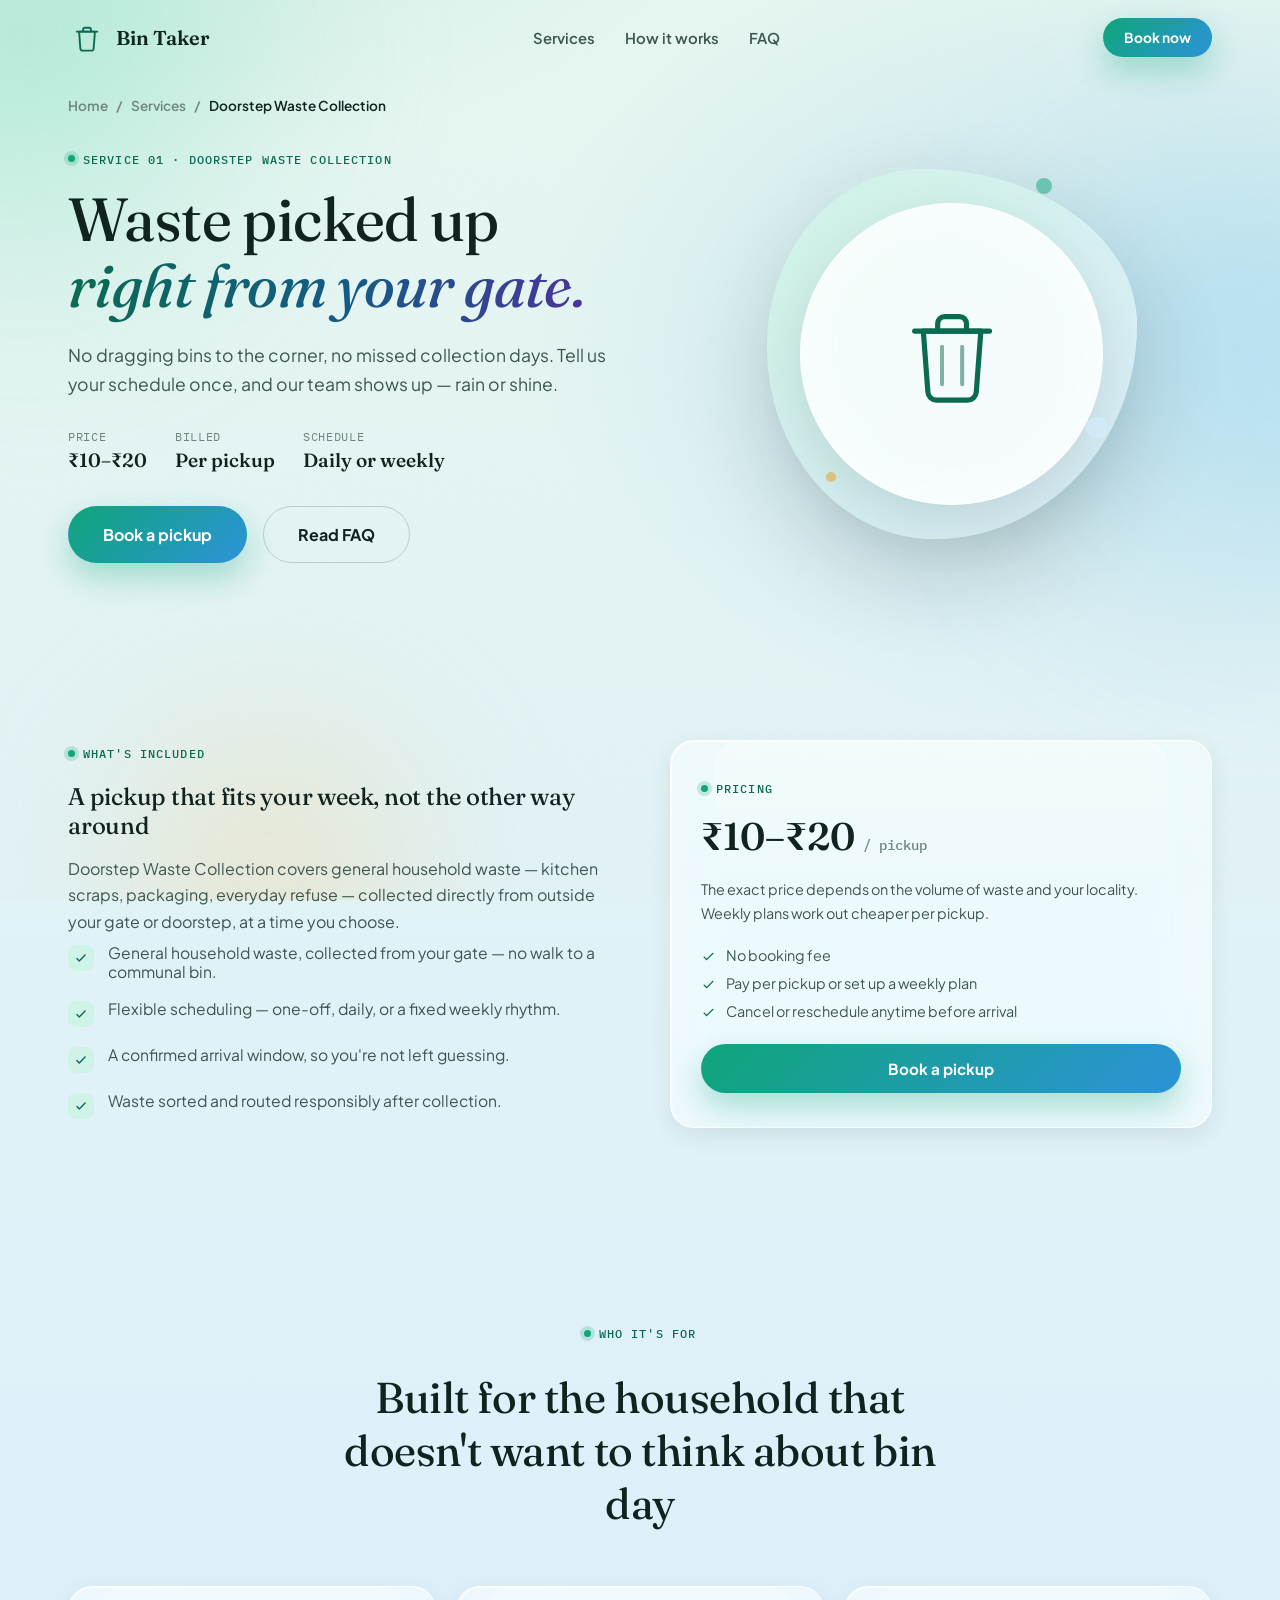
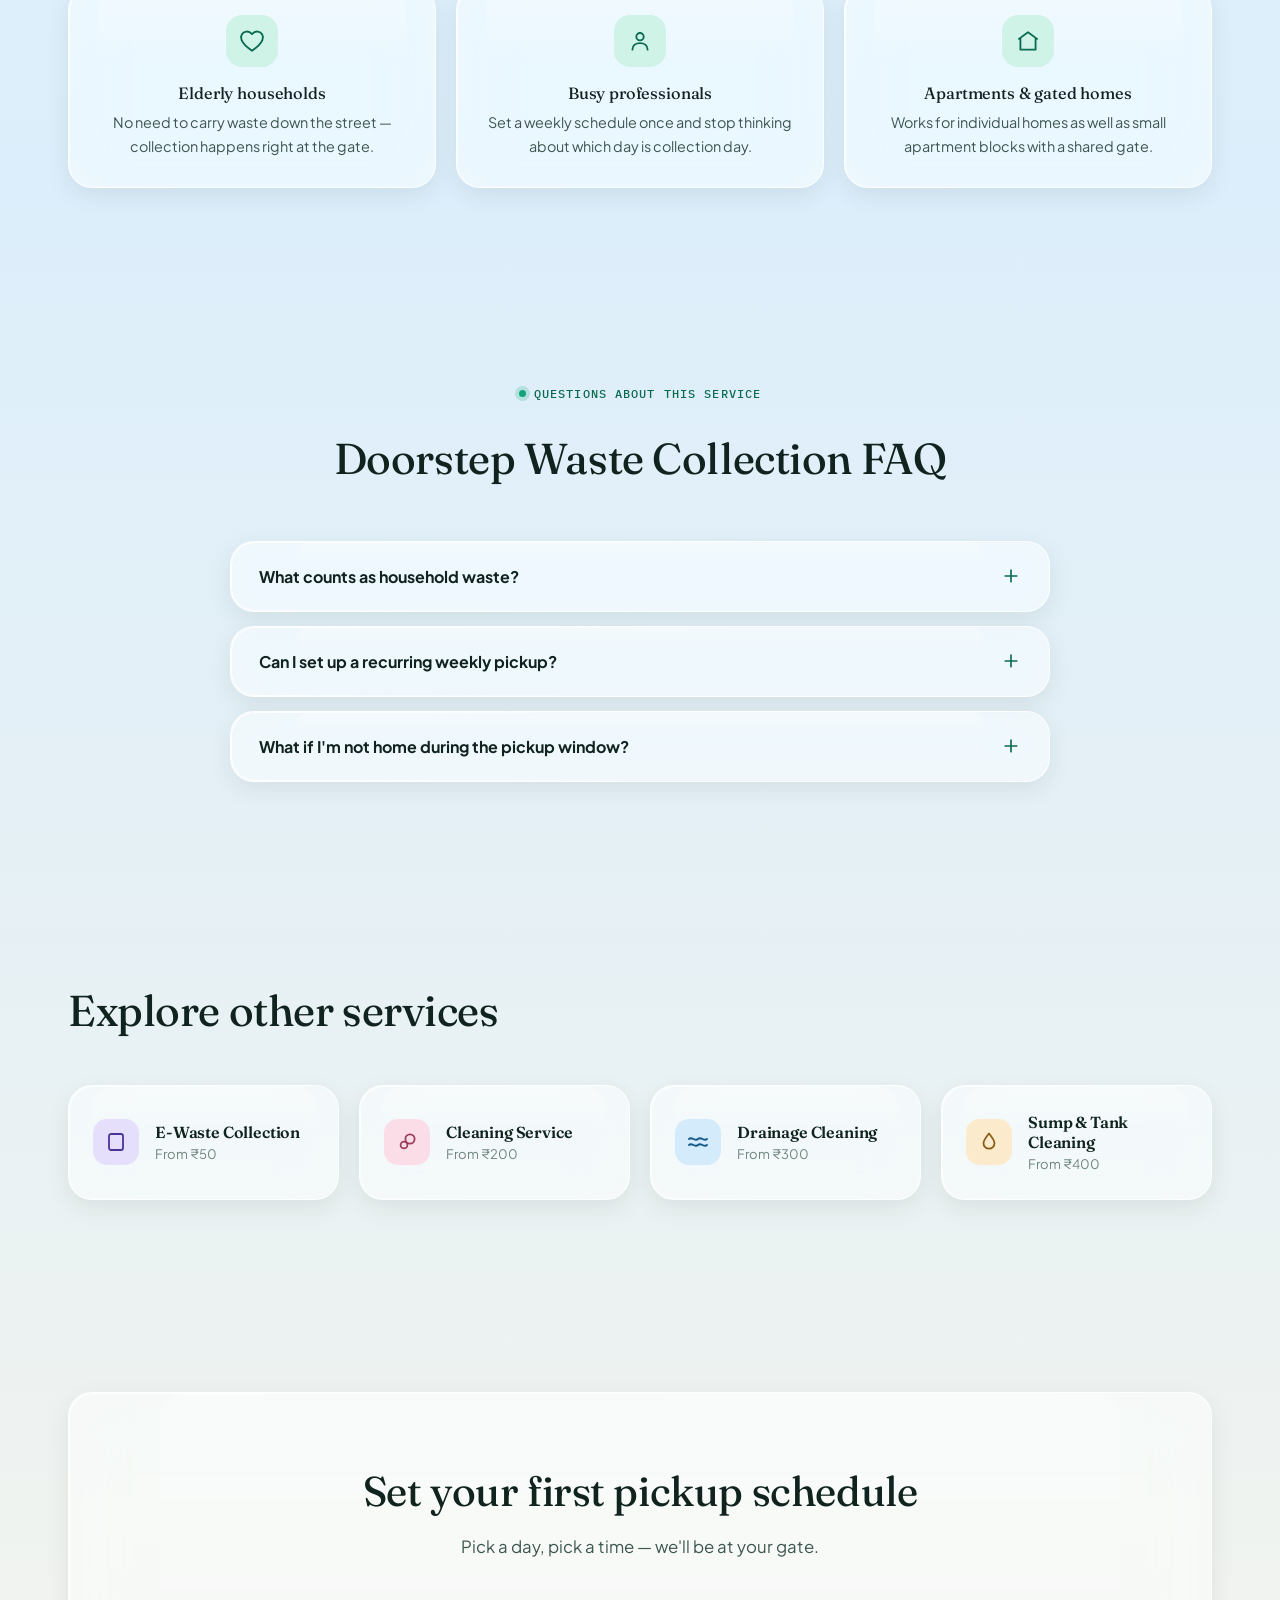
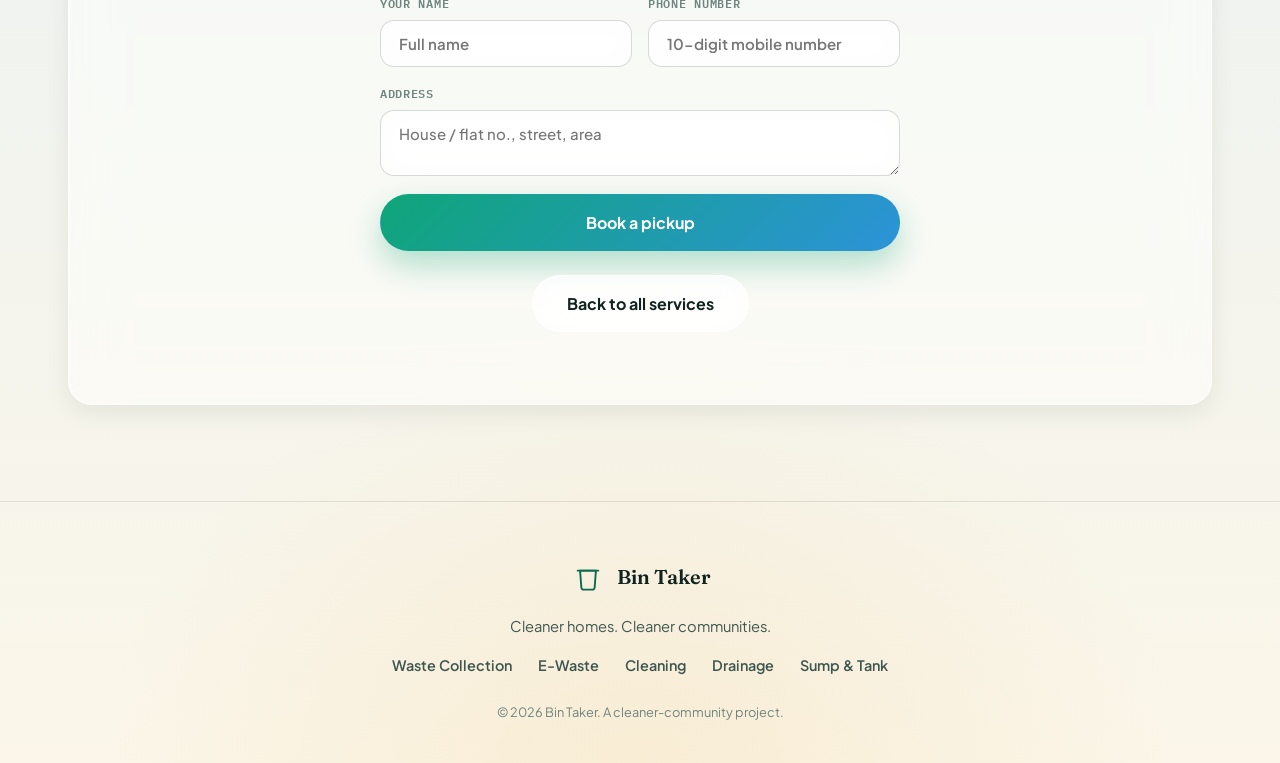
==== services/waste-collection.html @ 86e86d2d "Add files via upload" ====
<!DOCTYPE html>
<html lang="en">
<head>
<meta charset="UTF-8">
<meta name="viewport" content="width=device-width, initial-scale=1.0">
<title>Doorstep Waste Collection — Bin Taker</title>
<meta name="description" content="Household waste collected directly from your doorstep. ₹10–₹20 per pickup, scheduled around you.">
<link rel="preconnect" href="https://fonts.googleapis.com">
<link rel="preconnect" href="https://fonts.gstatic.com" crossorigin>
<link href="https://fonts.googleapis.com/css2?family=Fraunces:ital,opsz,wght@0,9..144,300;0,9..144,450;0,9..144,600;1,9..144,500&family=Plus+Jakarta+Sans:wght@400;500;600;700;800&family=IBM+Plex+Mono:wght@500;600&display=swap" rel="stylesheet">
<link rel="stylesheet" href="../style.css">
</head>
<body>

<div class="bg-scene" aria-hidden="true">
  <span class="blob blob--teal"></span>
  <span class="blob blob--azure"></span>
  <span class="blob blob--gold"></span>
  <div class="grain"></div>
</div>

<a class="skip-link" href="#main">Skip to content</a>

<header class="nav" id="nav">
  <div class="nav__inner">
    <a href="../index.html" class="brand">
      <span class="brand__mark" aria-hidden="true">
        <svg viewBox="0 0 48 48" fill="none"><path d="M14 16h20l-1.6 21.2a3 3 0 0 1-3 2.8H18.6a3 3 0 0 1-3-2.8L14 16Z" stroke="currentColor" stroke-width="2.4" stroke-linejoin="round"/><path d="M11 16h26" stroke="currentColor" stroke-width="2.4" stroke-linecap="round"/><path d="M19 16v-2.6A2.4 2.4 0 0 1 21.4 11h5.2A2.4 2.4 0 0 1 29 13.4V16" stroke="currentColor" stroke-width="2.4" stroke-linejoin="round"/></svg>
      </span>
      <span class="brand__word">Bin&nbsp;Taker</span>
    </a>
    <nav class="nav__links" aria-label="Primary">
      <a href="../index.html#services">Services</a>
      <a href="../index.html#process">How it works</a>
      <a href="../index.html#faq">FAQ</a>
    </nav>
    <div class="nav__cta"><a href="#book" class="btn btn--primary btn--sm">Book now</a></div>
    <button class="nav__toggle" id="navToggle" aria-label="Open menu" aria-expanded="false" aria-controls="mobileMenu"><span></span><span></span><span></span></button>
  </div>
  <div class="mobile-menu" id="mobileMenu">
    <a href="../index.html#services">Services</a>
    <a href="../index.html#process">How it works</a>
    <a href="../index.html#faq">FAQ</a>
    <div class="mobile-menu__group">
      <a href="waste-collection.html">Doorstep Waste Collection</a>
      <a href="e-waste.html">E-Waste Collection</a>
      <a href="cleaning.html">Cleaning Service</a>
      <a href="drainage.html">Drainage Cleaning</a>
      <a href="sump-tank.html">Sump &amp; Tank Cleaning</a>
    </div>
    <a href="#book" class="btn btn--primary">Book now</a>
  </div>
</header>

<div class="breadcrumb">
  <a href="../index.html">Home</a><span>/</span><a href="../index.html#services">Services</a><span>/</span><span style="color:var(--ink)">Doorstep Waste Collection</span>
</div>

<main id="main">

  <section class="svc-hero">
    <div>
      <p class="eyebrow reveal" style="color:var(--teal-deep)">Service 01 · Doorstep Waste Collection</p>
      <h1 class="svc-hero__title reveal">Waste picked up<br><em class="gradient-text">right from your gate.</em></h1>
      <p class="svc-hero__sub reveal">No dragging bins to the corner, no missed collection days. Tell us your schedule once, and our team shows up — rain or shine.</p>

      <div class="svc-hero__meta reveal">
        <div><span>Price</span><strong>₹10–₹20</strong></div>
        <div><span>Billed</span><strong>Per pickup</strong></div>
        <div><span>Schedule</span><strong>Daily or weekly</strong></div>
      </div>

      <div class="svc-hero__actions reveal">
        <a href="#book" class="btn btn--primary btn--lg">Book a pickup</a>
        <a href="#faq" class="btn btn--outline btn--lg">Read FAQ</a>
      </div>
    </div>

    <div class="svc-illus reveal">
      <div class="svc-illus__blob" style="background: linear-gradient(135deg, var(--teal-tint), var(--sky));"></div>
      <div class="svc-illus__glass" style="color:var(--teal-deep)">
        <svg viewBox="0 0 48 48" fill="none"><path d="M14 16h20l-1.6 21.2a3 3 0 0 1-3 2.8H18.6a3 3 0 0 1-3-2.8L14 16Z" stroke="currentColor" stroke-width="1.8" stroke-linejoin="round"/><path d="M11 16h26" stroke="currentColor" stroke-width="1.8" stroke-linecap="round"/><path d="M19 16v-2.6A2.4 2.4 0 0 1 21.4 11h5.2A2.4 2.4 0 0 1 29 13.4V16" stroke="currentColor" stroke-width="1.8" stroke-linejoin="round"/><path d="M20.5 21.5v13M27.5 21.5v13" stroke="currentColor" stroke-width="1.4" stroke-linecap="round" opacity=".5"/></svg>
      </div>
      <span class="svc-illus__particle" style="width:16px;height:16px;top:8%;left:70%;background:var(--teal);opacity:.5;"></span>
      <span class="svc-illus__particle" style="width:10px;height:10px;top:78%;left:20%;background:var(--gold);opacity:.6;"></span>
      <span class="svc-illus__particle" style="width:22px;height:22px;top:65%;left:82%;background:var(--azure-tint);opacity:.7;"></span>
    </div>
  </section>

  <!-- WHAT'S INCLUDED -->
  <section>
    <div class="svc-section-grid">
      <div class="reveal">
        <p class="eyebrow">What's included</p>
        <h2>A pickup that fits your week, not the other way around</h2>
        <p style="margin-top:16px;">Doorstep Waste Collection covers general household waste — kitchen scraps, packaging, everyday refuse — collected directly from outside your gate or doorstep, at a time you choose.</p>
        <ul class="svc-list">
          <li><span class="svc-list__icon" style="background:var(--teal-tint); color:var(--teal-deep);"><svg viewBox="0 0 24 24" fill="none"><path d="M5 13l4 4L19 7" stroke="currentColor" stroke-width="2.4" stroke-linecap="round" stroke-linejoin="round"/></svg></span>General household waste, collected from your gate — no walk to a communal bin.</li>
          <li><span class="svc-list__icon" style="background:var(--teal-tint); color:var(--teal-deep);"><svg viewBox="0 0 24 24" fill="none"><path d="M5 13l4 4L19 7" stroke="currentColor" stroke-width="2.4" stroke-linecap="round" stroke-linejoin="round"/></svg></span>Flexible scheduling — one-off, daily, or a fixed weekly rhythm.</li>
          <li><span class="svc-list__icon" style="background:var(--teal-tint); color:var(--teal-deep);"><svg viewBox="0 0 24 24" fill="none"><path d="M5 13l4 4L19 7" stroke="currentColor" stroke-width="2.4" stroke-linecap="round" stroke-linejoin="round"/></svg></span>A confirmed arrival window, so you're not left guessing.</li>
          <li><span class="svc-list__icon" style="background:var(--teal-tint); color:var(--teal-deep);"><svg viewBox="0 0 24 24" fill="none"><path d="M5 13l4 4L19 7" stroke="currentColor" stroke-width="2.4" stroke-linecap="round" stroke-linejoin="round"/></svg></span>Waste sorted and routed responsibly after collection.</li>
        </ul>
      </div>

      <div class="svc-pricing reveal">
        <div class="glass-card price-panel tilt">
          <p class="eyebrow" style="margin-bottom:6px;">Pricing</p>
          <p class="price-panel__amount">₹10–₹20 <span>/ pickup</span></p>
          <p class="price-panel__note">The exact price depends on the volume of waste and your locality. Weekly plans work out cheaper per pickup.</p>
          <ul>
            <li><svg viewBox="0 0 24 24" fill="none"><path d="M5 13l4 4L19 7" stroke="currentColor" stroke-width="2.2" stroke-linecap="round" stroke-linejoin="round"/></svg>No booking fee</li>
            <li><svg viewBox="0 0 24 24" fill="none"><path d="M5 13l4 4L19 7" stroke="currentColor" stroke-width="2.2" stroke-linecap="round" stroke-linejoin="round"/></svg>Pay per pickup or set up a weekly plan</li>
            <li><svg viewBox="0 0 24 24" fill="none"><path d="M5 13l4 4L19 7" stroke="currentColor" stroke-width="2.2" stroke-linecap="round" stroke-linejoin="round"/></svg>Cancel or reschedule anytime before arrival</li>
          </ul>
          <a href="#book" class="btn btn--primary btn--block" style="margin-top:24px;">Book a pickup</a>
        </div>
      </div>
    </div>
  </section>

  <!-- WHO IT'S FOR -->
  <section>
    <div class="section-head">
      <p class="eyebrow reveal">Who it's for</p>
      <h2 class="reveal">Built for the household that doesn't want to think about bin day</h2>
    </div>
    <div class="svc-who">
      <div class="glass-card who-card tilt reveal">
        <div class="who-card__icon" style="background:var(--teal-tint); color:var(--teal-deep);"><svg viewBox="0 0 24 24" fill="none"><path d="M12 21s-7.5-4.9-9.6-9.7C.8 7.3 3 3.8 6.6 3.3c2-.3 3.9.6 5.4 2.3 1.5-1.7 3.4-2.6 5.4-2.3 3.6.5 5.8 4 4.2 8-2.1 4.8-9.6 9.7-9.6 9.7Z" stroke="currentColor" stroke-width="1.7" stroke-linejoin="round"/></svg></div>
        <h4>Elderly households</h4>
        <p>No need to carry waste down the street — collection happens right at the gate.</p>
      </div>
      <div class="glass-card who-card tilt reveal">
        <div class="who-card__icon" style="background:var(--teal-tint); color:var(--teal-deep);"><svg viewBox="0 0 24 24" fill="none"><circle cx="12" cy="8" r="3.4" stroke="currentColor" stroke-width="1.7"/><path d="M5 20c0-3.9 3.1-6 7-6s7 2.1 7 6" stroke="currentColor" stroke-width="1.7" stroke-linecap="round"/></svg></div>
        <h4>Busy professionals</h4>
        <p>Set a weekly schedule once and stop thinking about which day is collection day.</p>
      </div>
      <div class="glass-card who-card tilt reveal">
        <div class="who-card__icon" style="background:var(--teal-tint); color:var(--teal-deep);"><svg viewBox="0 0 24 24" fill="none"><path d="M3 10.5 12 4l9 6.5M5 9.5V20h14V9.5" stroke="currentColor" stroke-width="1.7" stroke-linejoin="round"/></svg></div>
        <h4>Apartments &amp; gated homes</h4>
        <p>Works for individual homes as well as small apartment blocks with a shared gate.</p>
      </div>
    </div>
  </section>

  <!-- FAQ -->
  <section id="faq">
    <div class="section-head">
      <p class="eyebrow reveal">Questions about this service</p>
      <h2 class="reveal">Doorstep Waste Collection FAQ</h2>
    </div>
    <div class="faq">
      <div class="glass-card faq-item reveal">
        <button class="faq-item__q" aria-expanded="false">What counts as household waste?<svg viewBox="0 0 24 24" fill="none"><path d="M12 5v14M5 12h14" stroke="currentColor" stroke-width="2" stroke-linecap="round"/></svg></button>
        <div class="faq-item__a"><div class="faq-item__a-inner"><p>Everyday kitchen and household refuse — food waste, packaging, and general non-hazardous trash. For electronics, use E-Waste Collection instead, since it's handled separately.</p></div></div>
      </div>
      <div class="glass-card faq-item reveal">
        <button class="faq-item__q" aria-expanded="false">Can I set up a recurring weekly pickup?<svg viewBox="0 0 24 24" fill="none"><path d="M12 5v14M5 12h14" stroke="currentColor" stroke-width="2" stroke-linecap="round"/></svg></button>
        <div class="faq-item__a"><div class="faq-item__a-inner"><p>Yes — choose a weekly plan when booking and pick the days that suit you. You can pause, skip a week, or cancel at any time.</p></div></div>
      </div>
      <div class="glass-card faq-item reveal">
        <button class="faq-item__q" aria-expanded="false">What if I'm not home during the pickup window?<svg viewBox="0 0 24 24" fill="none"><path d="M12 5v14M5 12h14" stroke="currentColor" stroke-width="2" stroke-linecap="round"/></svg></button>
        <div class="faq-item__a"><div class="faq-item__a-inner"><p>Just leave the waste at your gate or an agreed spot — our team collects it without needing you to be present.</p></div></div>
      </div>
    </div>
  </section>

  <!-- RELATED -->
  <section>
    <div class="section-head align-left"><h2 class="reveal">Explore other services</h2></div>
    <div class="related__grid">
      <a class="glass-card related-card tilt reveal" href="e-waste.html">
        <div class="related-card__icon" style="background:var(--violet-tint); color:var(--violet-deep);"><svg viewBox="0 0 24 24" fill="none"><rect x="5" y="4" width="14" height="16" rx="2" stroke="currentColor" stroke-width="1.8"/></svg></div>
        <div><h4>E-Waste Collection</h4><span>From ₹50</span></div>
      </a>
      <a class="glass-card related-card tilt reveal" href="cleaning.html">
        <div class="related-card__icon" style="background:var(--rose-tint); color:var(--rose-deep);"><svg viewBox="0 0 24 24" fill="none"><circle cx="9" cy="15" r="3.4" stroke="currentColor" stroke-width="1.8"/><circle cx="15" cy="9" r="4.6" stroke="currentColor" stroke-width="1.8"/></svg></div>
        <div><h4>Cleaning Service</h4><span>From ₹200</span></div>
      </a>
      <a class="glass-card related-card tilt reveal" href="drainage.html">
        <div class="related-card__icon" style="background:var(--azure-tint); color:var(--azure-deep);"><svg viewBox="0 0 24 24" fill="none"><path d="M3 9c3-3 6 3 9 0s6 3 9 0M3 15c3-3 6 3 9 0s6 3 9 0" stroke="currentColor" stroke-width="1.8" stroke-linecap="round"/></svg></div>
        <div><h4>Drainage Cleaning</h4><span>From ₹300</span></div>
      </a>
      <a class="glass-card related-card tilt reveal" href="sump-tank.html">
        <div class="related-card__icon" style="background:var(--gold-tint); color:var(--gold-deep);"><svg viewBox="0 0 24 24" fill="none"><path d="M12 3.5c3.2 4 5.5 6.8 5.5 9.7a5.5 5.5 0 0 1-11 0c0-2.9 2.3-5.7 5.5-9.7Z" stroke="currentColor" stroke-width="1.8" stroke-linejoin="round"/></svg></div>
        <div><h4>Sump &amp; Tank Cleaning</h4><span>From ₹400</span></div>
      </a>
    </div>
  </section>

  <section class="cta" id="book">
    <div class="glass-card cta__panel reveal">
      <h2>Set your first pickup schedule</h2>
      <p>Pick a day, pick a time — we'll be at your gate.</p>
      <form class="book-form" id="bookForm" novalidate>
        <div class="book-form__grid">
          <div class="book-form__field">
            <label for="bookName">Your name</label>
            <input type="text" id="bookName" name="name" placeholder="Full name" required autocomplete="name">
          </div>
          <div class="book-form__field">
            <label for="bookPhone">Phone number</label>
            <input type="tel" id="bookPhone" name="phone" placeholder="10-digit mobile number" required pattern="[0-9]{10}" inputmode="numeric" autocomplete="tel">
          </div>
          <div class="book-form__field book-form__field--full">
            <label for="bookAddress">Address</label>
            <textarea id="bookAddress" name="address" rows="2" placeholder="House / flat no., street, area" required autocomplete="street-address"></textarea>
          </div>
        </div>
        <button type="submit" class="btn btn--primary btn--lg btn--block">Book a pickup</button>
        <p class="book-form__error" id="bookFormError" role="alert" hidden>Please add your name, a 10-digit phone number, and your address.</p>
      </form>
      <div class="book-success" id="bookSuccess" hidden>
        <svg viewBox="0 0 24 24" fill="none" aria-hidden="true"><circle cx="12" cy="12" r="10" stroke="currentColor" stroke-width="1.6"/><path d="M8 12.5l2.5 2.5L16 9.5" stroke="currentColor" stroke-width="1.8" stroke-linecap="round" stroke-linejoin="round"/></svg>
        <h3>Thanks, <span id="bookSuccessName"></span>!</h3>
        <p>We've noted your Doorstep Waste Collection request. Our team will call <span id="bookSuccessPhone"></span> shortly to confirm a pickup schedule.</p>
      </div>
      <div class="cta__actions" style="margin-top:24px;">
        <a href="../index.html#services" class="btn btn--ghost btn--lg">Back to all services</a>
      </div>
    </div>
  </section>

</main>

<footer class="footer">
  <div class="footer__inner">
    <a href="../index.html" class="brand brand--footer">
      <span class="brand__mark" aria-hidden="true"><svg viewBox="0 0 48 48" fill="none"><path d="M14 16h20l-1.6 21.2a3 3 0 0 1-3 2.8H18.6a3 3 0 0 1-3-2.8L14 16Z" stroke="currentColor" stroke-width="2.4" stroke-linejoin="round"/><path d="M11 16h26" stroke="currentColor" stroke-width="2.4" stroke-linecap="round"/></svg></span>
      <span class="brand__word">Bin&nbsp;Taker</span>
    </a>
    <p class="footer__tag">Cleaner homes. Cleaner communities.</p>
    <nav class="footer__links" aria-label="Footer">
      <a href="waste-collection.html">Waste Collection</a>
      <a href="e-waste.html">E-Waste</a>
      <a href="cleaning.html">Cleaning</a>
      <a href="drainage.html">Drainage</a>
      <a href="sump-tank.html">Sump &amp; Tank</a>
    </nav>
    <p class="footer__legal">© <span id="year"></span> Bin Taker. A cleaner-community project.</p>
  </div>
</footer>

<script src="../script.js"></script>
</body>
</html>
---- style.css ----
/* =========================================================
   BIN TAKER — Design System
   Palette: living mint/aqua glass with jewel accents per service
     teal    -> doorstep waste (grounded, eco)
     violet  -> e-waste (tech, precision)
     rose    -> cleaning (fresh, soft)
     azure   -> drainage (water, flow)
     gold    -> premium accents / shimmer
   Type: Fraunces (display) / Plus Jakarta Sans (body) / IBM Plex Mono (data)
   ========================================================= */

:root{
  --mist:   #E7F7F1;
  --sky:    #DCEEFB;
  --blush:  #FCEFEF;
  --sand:   #FBF6E9;

  --glass:        rgba(255,255,255,0.5);
  --glass-strong: rgba(255,255,255,0.74);
  --glass-border: rgba(255,255,255,0.8);
  --glass-edge:   rgba(255,255,255,0.95);

  --teal:        #0FA579;
  --teal-deep:   #0A6B50;
  --teal-tint:   #CFF3E6;

  --azure:       #2C93D8;
  --azure-deep:  #155A87;
  --azure-tint:  #D3EBFB;

  --violet:      #7C5CE0;
  --violet-deep: #4A3499;
  --violet-tint: #E6DFFB;

  --rose:        #E1638A;
  --rose-deep:   #9C3D5E;
  --rose-tint:   #FBDDE7;

  --gold:        #E8A93B;
  --gold-deep:   #8A5A16;
  --gold-tint:   #FBEACB;

  --ink:         #10231F;
  --ink-soft:    #3D5650;
  --ink-faint:   #6F857F;

  --shadow-sm:  0 8px 24px rgba(16, 35, 31, 0.08);
  --shadow-md:  0 20px 54px rgba(16, 35, 31, 0.13);
  --shadow-lg:  0 34px 90px rgba(16, 35, 31, 0.18);
  --shadow-glow-teal:   0 20px 60px rgba(15, 165, 121, 0.28);
  --shadow-glow-violet: 0 20px 60px rgba(124, 92, 224, 0.28);
  --shadow-glow-rose:   0 20px 60px rgba(225, 99, 138, 0.28);
  --shadow-glow-azure:  0 20px 60px rgba(44, 147, 216, 0.28);

  --radius-sm: 16px;
  --radius-md: 24px;
  --radius-lg: 36px;

  --font-display: 'Fraunces', serif;
  --font-body:    'Plus Jakarta Sans', sans-serif;
  --font-mono:    'IBM Plex Mono', monospace;

  --container: 1200px;
  --ease-out: cubic-bezier(0.16, 1, 0.3, 1);
}

*, *::before, *::after{ box-sizing: border-box; }
html{ scroll-behavior: smooth; }

@media (prefers-reduced-motion: reduce){
  html{ scroll-behavior: auto; }
  *, *::before, *::after{
    animation-duration: 0.001ms !important;
    animation-iteration-count: 1 !important;
    transition-duration: 0.001ms !important;
  }
}

body{
  margin: 0;
  font-family: var(--font-body);
  color: var(--ink);
  background:
    radial-gradient(1200px 800px at 12% -8%, rgba(15,165,121,0.16), transparent 60%),
    radial-gradient(1000px 700px at 88% 8%, rgba(44,147,216,0.16), transparent 60%),
    radial-gradient(900px 700px at 50% 100%, rgba(232,169,59,0.12), transparent 60%),
    linear-gradient(180deg, var(--mist) 0%, var(--sky) 45%, var(--sand) 100%);
  -webkit-font-smoothing: antialiased;
  overflow-x: hidden;
  position: relative;
}

img{ max-width: 100%; display: block; }
a{ color: inherit; text-decoration: none; }
h1,h2,h3,h4{ font-family: var(--font-display); color: var(--ink); margin: 0; font-weight: 450; letter-spacing: -0.01em; }
p{ margin: 0; color: var(--ink-soft); line-height: 1.65; }
.mono{ font-family: var(--font-mono); }
ul{ margin: 0; padding: 0; list-style: none; }

.skip-link{ position: absolute; left: -999px; background: var(--ink); color: #fff; padding: 12px 18px; border-radius: 10px; z-index: 999; }
.skip-link:focus{ left: 16px; top: 16px; }
:focus-visible{ outline: 2.5px solid var(--teal-deep); outline-offset: 3px; border-radius: 6px; }

.gradient-text{
  background: linear-gradient(100deg, var(--teal-deep), var(--azure-deep) 55%, var(--violet-deep));
  -webkit-background-clip: text;
  background-clip: text;
  color: transparent;
}

/* =========================================================
   Ambient background scene
   ========================================================= */
.bg-scene{ position: fixed; inset: 0; z-index: -1; overflow: hidden; pointer-events: none; }
.blob{ position: absolute; border-radius: 50%; filter: blur(80px); opacity: 0.55; will-change: transform; }
.blob--teal{ width: 520px; height: 520px; top: -140px; left: -160px; background: radial-gradient(circle at 30% 30%, #7FE0BE, transparent 70%); animation: drift1 28s ease-in-out infinite; }
.blob--azure{ width: 560px; height: 560px; top: 15%; right: -240px; background: radial-gradient(circle at 60% 40%, #9BD8F5, transparent 70%); animation: drift2 34s ease-in-out infinite; }
.blob--rose{ width: 420px; height: 420px; bottom: 10%; left: 46%; background: radial-gradient(circle at 50% 50%, #F5B9CB, transparent 70%); animation: drift3 30s ease-in-out infinite; }
.blob--gold{ width: 380px; height: 380px; bottom: -160px; left: 6%; background: radial-gradient(circle at 50% 50%, #F6D28E, transparent 70%); animation: drift1 24s ease-in-out infinite reverse; }

@keyframes drift1{ 0%,100%{ transform: translate(0,0) scale(1); } 50%{ transform: translate(70px,60px) scale(1.1); } }
@keyframes drift2{ 0%,100%{ transform: translate(0,0) scale(1); } 50%{ transform: translate(-80px,50px) scale(1.12); } }
@keyframes drift3{ 0%,100%{ transform: translate(0,0) scale(1); } 50%{ transform: translate(50px,-50px) scale(1.06); } }

.grain{ position: absolute; inset: 0; opacity: 0.03; background-image: url("data:image/svg+xml,%3Csvg xmlns='http://www.w3.org/2000/svg' width='120' height='120'%3E%3Cfilter id='n'%3E%3CfeTurbulence type='fractalNoise' baseFrequency='0.9' numOctaves='2' stitchTiles='stitch'/%3E%3C/filter%3E%3Crect width='100%25' height='100%25' filter='url(%23n)'/%3E%3C/svg%3E"); }

/* cursor spotlight (desktop hero only) */
.spotlight{
  position: absolute; inset: 0; pointer-events: none; z-index: 1; border-radius: inherit;
  background: radial-gradient(280px circle at var(--sx,50%) var(--sy,50%), rgba(255,255,255,0.55), transparent 70%);
  opacity: 0; transition: opacity 0.3s ease;
}
.hero__panel:hover .spotlight{ opacity: 1; }

/* =========================================================
   Glass surface primitive
   ========================================================= */
.glass-card{
  background: var(--glass);
  border: 1px solid var(--glass-border);
  border-radius: var(--radius-md);
  -webkit-backdrop-filter: blur(24px) saturate(150%);
  backdrop-filter: blur(24px) saturate(150%);
  box-shadow: var(--shadow-sm);
  position: relative;
  isolation: isolate;
}
.glass-card::before{
  content: ""; position: absolute; inset: 0; border-radius: inherit; padding: 1px;
  background: linear-gradient(135deg, rgba(255,255,255,0.95), rgba(255,255,255,0) 60%);
  -webkit-mask: linear-gradient(#fff 0 0) content-box, linear-gradient(#fff 0 0);
  -webkit-mask-composite: xor; mask-composite: exclude;
  pointer-events: none;
}
.glass-card::after{
  content: ""; position: absolute; top: 0; left: 8%; right: 8%; height: 40%; border-radius: inherit;
  background: linear-gradient(180deg, rgba(255,255,255,0.5), transparent);
  opacity: 0.6; pointer-events: none; z-index: -1;
}

/* shimmer ring on hover, used for tiltable cards */
.tilt{
  transform-style: preserve-3d;
  transition: transform 0.4s var(--ease-out), box-shadow 0.4s var(--ease-out);
}

/* =========================================================
   Buttons
   ========================================================= */
.btn{
  display: inline-flex; align-items: center; justify-content: center; gap: 8px;
  font-family: var(--font-body); font-weight: 700; font-size: 0.95rem;
  padding: 14px 26px; border-radius: 999px; cursor: pointer; border: 1px solid transparent;
  transition: transform 0.3s var(--ease-out), box-shadow 0.3s var(--ease-out), background 0.3s ease;
  white-space: nowrap; position: relative; overflow: hidden;
}
.btn--sm{ padding: 10px 20px; font-size: 0.86rem; }
.btn--lg{ padding: 17px 34px; font-size: 1rem; }
.btn--primary{ background: linear-gradient(135deg, var(--teal), var(--azure)); color: #fff; box-shadow: 0 14px 32px rgba(15,165,121,0.32); }
.btn--primary::after{
  content:""; position: absolute; inset: 0; background: linear-gradient(120deg, transparent 30%, rgba(255,255,255,0.55) 50%, transparent 70%);
  transform: translateX(-120%);
}
.btn--primary:hover::after{ transform: translateX(120%); transition: transform 0.7s ease; }
.btn--primary:hover{ transform: translateY(-2px); box-shadow: 0 18px 40px rgba(15,165,121,0.42); }
.btn--ghost{ background: var(--glass-strong); border-color: var(--glass-edge); color: var(--ink); -webkit-backdrop-filter: blur(16px); backdrop-filter: blur(16px); }
.btn--ghost:hover{ transform: translateY(-2px); box-shadow: var(--shadow-sm); }
.btn--outline{ background: transparent; border-color: rgba(16,35,31,0.18); color: var(--ink); }
.btn--outline:hover{ background: rgba(255,255,255,0.5); }
.btn--block{ width: 100%; }

/* accent variants for service pages */
.btn--violet{ background: linear-gradient(135deg, var(--violet), var(--azure)); box-shadow: 0 14px 32px rgba(124,92,224,0.32); }
.btn--rose{ background: linear-gradient(135deg, var(--rose), var(--gold)); box-shadow: 0 14px 32px rgba(225,99,138,0.32); }
.btn--azure{ background: linear-gradient(135deg, var(--azure), var(--teal)); box-shadow: 0 14px 32px rgba(44,147,216,0.32); }
.btn--gold{ background: linear-gradient(135deg, var(--gold), var(--rose)); color:#fff; box-shadow: 0 14px 32px rgba(232,169,59,0.32); }

/* =========================================================
   Nav
   ========================================================= */
.nav{ position: sticky; top: 0; z-index: 100; padding: 18px 0; transition: box-shadow 0.3s ease, background 0.3s ease, padding 0.3s ease; }
.nav.is-scrolled{ background: rgba(255,255,255,0.6); -webkit-backdrop-filter: blur(20px) saturate(150%); backdrop-filter: blur(20px) saturate(150%); box-shadow: var(--shadow-sm); padding: 12px 0; }
.nav__inner{ max-width: var(--container); margin: 0 auto; padding: 0 28px; display: flex; align-items: center; justify-content: space-between; gap: 24px; }
.brand{ display: flex; align-items: center; gap: 10px; }
.brand__mark{ width: 38px; height: 38px; color: var(--teal-deep); flex-shrink: 0; }
.brand__mark svg{ width: 100%; height: 100%; }
.brand__word{ font-family: var(--font-display); font-size: 1.25rem; font-weight: 600; color: var(--ink); }
.nav__links{ display: flex; gap: 30px; font-weight: 600; font-size: 0.93rem; color: var(--ink-soft); }
.nav__links a{ transition: color 0.2s ease; position: relative; }
.nav__links a:hover{ color: var(--teal-deep); }
.nav__toggle{ display: none; flex-direction: column; gap: 5px; background: none; border: none; cursor: pointer; padding: 8px; }
.nav__toggle span{ width: 22px; height: 2px; background: var(--ink); border-radius: 2px; transition: transform 0.3s ease, opacity 0.3s ease; }
.nav__toggle[aria-expanded="true"] span:nth-child(1){ transform: translateY(7px) rotate(45deg); }
.nav__toggle[aria-expanded="true"] span:nth-child(2){ opacity: 0; }
.nav__toggle[aria-expanded="true"] span:nth-child(3){ transform: translateY(-7px) rotate(-45deg); }
.mobile-menu{ display: none; flex-direction: column; gap: 4px; max-width: var(--container); margin: 12px auto 0; padding: 18px 24px; background: var(--glass-strong); border-radius: var(--radius-sm); -webkit-backdrop-filter: blur(20px); backdrop-filter: blur(20px); border: 1px solid var(--glass-border); }
.mobile-menu.is-open{ display: flex; }
.mobile-menu a{ padding: 12px 6px; font-weight: 600; color: var(--ink-soft); border-bottom: 1px solid rgba(16,35,31,0.08); }
.mobile-menu .btn{ margin-top: 10px; align-self: flex-start; }
.mobile-menu__group{ padding-left: 10px; display: flex; flex-direction: column; }
.mobile-menu__group a{ font-weight: 500; font-size: 0.9rem; padding: 9px 6px; }

.breadcrumb{ max-width: var(--container); margin: 0 auto; padding: 22px 28px 0; display: flex; align-items: center; gap: 8px; font-size: 0.85rem; color: var(--ink-faint); font-weight: 600; }
.breadcrumb a:hover{ color: var(--teal-deep); }

/* =========================================================
   Reveal-on-scroll + stagger
   Elements are fully visible by default (no-JS / no-observer safe).
   JS adds .reveal-armed only once it's ready to animate + observe,
   so nothing can get stuck invisible if a script fails or an
   IntersectionObserver never fires for it.
   ========================================================= */
.reveal.reveal-armed{ opacity: 0; transform: translateY(26px); transition: opacity 0.8s var(--ease-out), transform 0.8s var(--ease-out); }
.reveal.reveal-armed.is-visible{ opacity: 1; transform: translateY(0); }

/* =========================================================
   Marquee strip
   ========================================================= */
.marquee{
  overflow: hidden; border-top: 1px solid rgba(16,35,31,0.08); border-bottom: 1px solid rgba(16,35,31,0.08);
  background: var(--glass); -webkit-backdrop-filter: blur(14px); backdrop-filter: blur(14px);
  padding: 16px 0;
}
.marquee__track{ display: flex; width: max-content; animation: marquee 30s linear infinite; }
.marquee__track span{
  display: inline-flex; align-items: center; gap: 10px; font-family: var(--font-mono); font-size: 0.82rem; font-weight: 500;
  color: var(--teal-deep); padding: 0 28px; white-space: nowrap; text-transform: uppercase; letter-spacing: 0.06em;
}
.marquee__track span::before{ content: "✦"; color: var(--gold-deep); font-size: 0.7rem; }
@keyframes marquee{ from{ transform: translateX(0); } to{ transform: translateX(-50%); } }

/* =========================================================
   Hero
   ========================================================= */
.hero{ max-width: var(--container); margin: 0 auto; padding: 64px 28px 90px; display: grid; grid-template-columns: 1.05fr 0.95fr; gap: 48px; align-items: center; }
.eyebrow{ font-family: var(--font-mono); font-size: 0.78rem; letter-spacing: 0.09em; text-transform: uppercase; color: var(--teal-deep); margin-bottom: 18px; font-weight: 500; display: inline-flex; align-items: center; gap: 8px; }
.eyebrow::before{ content: ""; width: 7px; height: 7px; border-radius: 50%; background: var(--teal); box-shadow: 0 0 0 4px rgba(15,165,121,0.2); }

.hero__title{ font-size: clamp(2.7rem, 5.6vw, 4.6rem); line-height: 1.05; font-weight: 420; }
.hero__title em{ font-style: italic; font-weight: 500; }
.hero__sub{ margin-top: 24px; font-size: 1.15rem; max-width: 46ch; }
.hero__actions{ margin-top: 38px; display: flex; gap: 16px; flex-wrap: wrap; }
.hero__badge{ margin-top: 30px; display: inline-flex; align-items: center; gap: 10px; font-size: 0.85rem; font-weight: 600; color: var(--ink-soft); padding: 10px 16px; border-radius: 999px; background: var(--glass); border: 1px solid var(--glass-border); -webkit-backdrop-filter: blur(10px); backdrop-filter: blur(10px); }
.hero__badge svg{ width: 18px; height: 18px; color: var(--gold-deep); flex-shrink: 0; }

.hero__panel{ position: relative; display: flex; align-items: center; justify-content: center; min-height: 440px; }

/* photo hero card */
.hero__glow{
  position: absolute; width: 420px; height: 420px; border-radius: 50%;
  background: radial-gradient(circle, rgba(15,165,121,0.32), rgba(44,147,216,0.2) 55%, transparent 75%);
  filter: blur(50px); z-index: 0;
}
.hero__photo{
  position: relative; z-index: 1; width: 100%; max-width: 500px;
  border-radius: var(--radius-lg); overflow: hidden;
  border: 1px solid var(--glass-edge);
  box-shadow: var(--shadow-lg);
  aspect-ratio: 4 / 3;
}
.hero__photo img{ width: 100%; height: 100%; object-fit: cover; display: block; }
.hero__photo-sheen{
  position: absolute; inset: 0; pointer-events: none;
  background: linear-gradient(135deg, rgba(255,255,255,0.35) 0%, rgba(255,255,255,0) 30%, rgba(255,255,255,0) 70%, rgba(255,255,255,0.18) 100%);
}
.hero__float-chip{
  position: absolute; z-index: 2; display: inline-flex; align-items: center; gap: 8px;
  font-size: 0.82rem; font-weight: 700; color: var(--ink);
  padding: 12px 18px; border-radius: 999px;
  background: var(--glass-strong); border: 1px solid var(--glass-edge);
  -webkit-backdrop-filter: blur(14px); backdrop-filter: blur(14px);
  box-shadow: var(--shadow-md);
  animation: float 5s ease-in-out infinite;
}
.hero__float-chip svg{ width: 15px; height: 15px; color: var(--teal-deep); flex-shrink: 0; }
.hero__float-chip--top{ top: 6%; left: -4%; animation-delay: 0.3s; }
.hero__float-chip--bottom{ bottom: 8%; right: -6%; animation-delay: 1.1s; }
@keyframes float{ 0%,100%{ transform: translateY(0); } 50%{ transform: translateY(-8px); } }

/* orbit signature (kept for potential reuse elsewhere) */
.orbit{ position: relative; width: 380px; height: 380px; }
.orbit__core{
  position: absolute; inset: 60px; border-radius: 50%;
  background: radial-gradient(circle at 32% 28%, rgba(255,255,255,0.9), rgba(255,255,255,0.15) 40%, rgba(15,165,121,0.35) 75%);
  border: 1px solid rgba(255,255,255,0.85);
  box-shadow: var(--shadow-glow-teal), inset 0 0 60px rgba(255,255,255,0.5);
  display: flex; align-items: center; justify-content: center;
  animation: pulse 6s ease-in-out infinite;
}
.orbit__core svg{ width: 88px; height: 88px; color: var(--teal-deep); }
@keyframes pulse{ 0%,100%{ transform: scale(1); } 50%{ transform: scale(1.035); } }

.orbit__ring{ position: absolute; inset: 0; border-radius: 50%; border: 1.5px dashed rgba(16,35,31,0.16); animation: spin 50s linear infinite; }
.orbit__ring--2{ inset: -34px; border-style: solid; border-color: rgba(255,255,255,0.55); animation-duration: 80s; animation-direction: reverse; }
@keyframes spin{ to{ transform: rotate(360deg); } }

.orbit__satellites{ position: absolute; inset: 0; animation: spin 40s linear infinite; }
.sat{ position: absolute; top: 50%; left: 50%; width: 64px; height: 64px; margin: -32px; }
.sat__chip{
  width: 100%; height: 100%; border-radius: 18px; display: flex; align-items: center; justify-content: center;
  background: var(--glass-strong); border: 1px solid var(--glass-edge); box-shadow: var(--shadow-md);
  animation: spin 40s linear infinite reverse;
}
.sat__chip svg{ width: 30px; height: 30px; }
.sat--1{ transform: rotate(0deg) translate(190px) rotate(0deg); }
.sat--2{ transform: rotate(90deg) translate(190px) rotate(-90deg); }
.sat--3{ transform: rotate(180deg) translate(190px) rotate(-180deg); }
.sat--4{ transform: rotate(270deg) translate(190px) rotate(-270deg); }

.orbit__spark{ position: absolute; border-radius: 50%; background: var(--gold); opacity: 0.8; animation: twinkle 3.4s ease-in-out infinite; }

@keyframes twinkle{ 0%,100%{ opacity: 0.2; transform: scale(0.8); } 50%{ opacity: 0.9; transform: scale(1.15); } }

/* =========================================================
   Stats
   ========================================================= */
.stats{ display: grid; grid-template-columns: repeat(4,1fr); gap: 20px; }
.stat{ padding: 30px 22px; text-align: center; }
.stat__num{ font-family: var(--font-display); font-size: clamp(2rem,3.4vw,2.8rem); color: var(--teal-deep); font-weight: 550; }
.stat__label{ margin-top: 8px; font-size: 0.86rem; font-weight: 600; color: var(--ink-soft); }

/* =========================================================
   Section shared
   ========================================================= */
section{ max-width: var(--container); margin: 0 auto; padding: 96px 28px; }
.section-head{ max-width: 660px; margin: 0 auto 56px; text-align: center; }
.section-head.align-left{ margin: 0 0 48px; text-align: left; }
.section-head h2{ font-size: clamp(1.9rem,3.6vw,2.7rem); margin-top: 10px; }
.section-lede{ margin-top: 16px; font-size: 1.06rem; }

/* =========================================================
   Services grid (home)
   ========================================================= */
.cards-grid{ display: grid; grid-template-columns: repeat(3,1fr); gap: 22px; }
.service-card{ padding: 34px 26px; transition: transform 0.4s var(--ease-out), box-shadow 0.4s var(--ease-out); display: flex; flex-direction: column; }
.service-card:hover{ box-shadow: var(--shadow-md); }
.service-card__icon{ width: 58px; height: 58px; border-radius: 17px; display: flex; align-items: center; justify-content: center; margin-bottom: 20px; }
.service-card__icon svg{ width: 30px; height: 30px; }
.service-card__icon--teal{ background: linear-gradient(135deg, var(--teal-tint), #fff); color: var(--teal-deep); }
.service-card__icon--violet{ background: linear-gradient(135deg, var(--violet-tint), #fff); color: var(--violet-deep); }
.service-card__icon--rose{ background: linear-gradient(135deg, var(--rose-tint), #fff); color: var(--rose-deep); }
.service-card__icon--azure{ background: linear-gradient(135deg, var(--azure-tint), #fff); color: var(--azure-deep); }
.service-card__icon--gold{ background: linear-gradient(135deg, var(--gold-tint), #fff); color: var(--gold-deep); }
.service-card h3{ font-size: 1.16rem; margin-bottom: 10px; font-weight: 550; }
.service-card p{ font-size: 0.94rem; flex: 1; }
.service-card__price{ margin-top: 20px; font-family: var(--font-mono); font-size: 1.08rem; font-weight: 600; color: var(--ink); }
.service-card__price span{ font-size: 0.72rem; color: var(--ink-faint); font-weight: 500; }
.service-card__link{ margin-top: 18px; display: inline-flex; align-items: center; gap: 6px; font-weight: 700; font-size: 0.88rem; color: var(--teal-deep); }
.service-card__link svg{ width: 15px; height: 15px; transition: transform 0.25s ease; }
.service-card:hover .service-card__link svg{ transform: translateX(4px); }

/* =========================================================
   Process / route
   ========================================================= */
.route{ position: relative; }
.route__line{ width: 100%; height: 100px; color: rgba(15,165,121,0.35); display: block; margin-bottom: -34px; }
#routePath{ stroke-dasharray: 1400; stroke-dashoffset: 1400; transition: stroke-dashoffset 1.6s ease; }
.route.is-visible #routePath{ stroke-dashoffset: 0; }
.route__marker{ position: absolute; top: 34px; left: 24px; width: 26px; height: 26px; color: var(--gold-deep); opacity: 0; transition: opacity 0.4s ease 0.4s; filter: drop-shadow(0 4px 8px rgba(138,90,22,0.35)); }
.route.is-visible .route__marker{ opacity: 1; animation: travel 3.4s ease-in-out 0.6s 1 forwards; }
@keyframes travel{ 0%{ left:2%; transform: translateY(0);} 25%{ left:26%; transform: translateY(-14px);} 50%{ left:50%; transform: translateY(6px);} 75%{ left:74%; transform: translateY(-14px);} 100%{ left:96%; transform: translateY(0);} }
.route__steps{ position: relative; z-index: 2; display: grid; grid-template-columns: repeat(3,1fr); gap: 22px; }
.step-card{ padding: 34px 28px; text-align: left; }
.step-card__num{ font-family: var(--font-mono); font-size: 0.82rem; font-weight: 600; color: var(--teal-deep); display: inline-block; padding: 5px 12px; border-radius: 999px; background: var(--teal-tint); margin-bottom: 18px; }
.step-card h3{ font-size: 1.15rem; margin-bottom: 10px; font-weight: 550; }
.step-card p{ font-size: 0.94rem; }

/* =========================================================
   Testimonials
   ========================================================= */
.testimonials__track{ display: grid; grid-template-columns: repeat(3,1fr); gap: 22px; }
.testimonial{ padding: 30px 28px; }
.testimonial__stars{ display: flex; gap: 3px; color: var(--gold); margin-bottom: 16px; }
.testimonial__stars svg{ width: 16px; height: 16px; }
.testimonial p{ font-size: 0.98rem; color: var(--ink); font-style: italic; }
.testimonial__who{ margin-top: 20px; display: flex; align-items: center; gap: 12px; }
.testimonial__avatar{ width: 40px; height: 40px; border-radius: 50%; display: flex; align-items: center; justify-content: center; font-family: var(--font-display); font-weight: 600; color: #fff; flex-shrink: 0; }
.testimonial__who strong{ display: block; font-size: 0.88rem; color: var(--ink); }
.testimonial__who span{ font-size: 0.78rem; color: var(--ink-faint); }

/* =========================================================
   FAQ accordion
   ========================================================= */
.faq{ max-width: 820px; margin: 0 auto; display: flex; flex-direction: column; gap: 14px; }
.faq-item{ padding: 4px 8px; overflow: hidden; }
.faq-item__q{ width: 100%; display: flex; align-items: center; justify-content: space-between; gap: 16px; padding: 20px 20px; background: none; border: none; text-align: left; cursor: pointer; font-family: var(--font-body); font-weight: 700; font-size: 1rem; color: var(--ink); }
.faq-item__q svg{ width: 20px; height: 20px; flex-shrink: 0; transition: transform 0.3s ease; color: var(--teal-deep); }
.faq-item.is-open .faq-item__q svg{ transform: rotate(45deg); }
.faq-item__a{ max-height: 0; overflow: hidden; transition: max-height 0.4s var(--ease-out); }
.faq-item__a-inner{ padding: 0 20px 22px; font-size: 0.95rem; }
.faq-item.is-open .faq-item__a{ max-height: 300px; }

/* =========================================================
   Mission
   ========================================================= */
.mission__panel{ padding: 64px clamp(28px,6vw,80px); text-align: center; }
.mission__quote{ font-family: var(--font-display); font-style: italic; font-size: clamp(1.5rem,3vw,2.1rem); color: var(--teal-deep); max-width: 22ch; margin: 0 auto 26px; line-height: 1.35; }
.mission__body{ max-width: 60ch; margin: 0 auto; font-size: 1.02rem; }
.mission__tags{ margin-top: 30px; display: flex; justify-content: center; flex-wrap: wrap; gap: 10px; }
.mission__tags span{ font-size: 0.8rem; font-weight: 700; padding: 8px 16px; border-radius: 999px; background: rgba(255,255,255,0.7); border: 1px solid rgba(255,255,255,0.9); color: var(--ink-soft); }

/* =========================================================
   CTA
   ========================================================= */
.cta__panel{ text-align: center; padding: 72px 32px; }
.cta__panel h2{ font-size: clamp(1.9rem,3.6vw,2.6rem); }
.cta__panel p{ margin: 16px auto 32px; max-width: 46ch; font-size: 1.05rem; }
.cta__actions{ display: flex; gap: 16px; justify-content: center; flex-wrap: wrap; }

/* Book a Service form (name / phone / address / optional service select) */
.book-form{ max-width: 520px; margin: 0 auto; text-align: left; }
.book-form__grid{ display: grid; grid-template-columns: 1fr 1fr; gap: 16px; margin-bottom: 18px; }
.book-form__field{ display: flex; flex-direction: column; gap: 7px; }
.book-form__field--full{ grid-column: 1 / -1; }
.book-form__field label{ font-family: var(--font-mono); font-size: 0.72rem; text-transform: uppercase; letter-spacing: 0.06em; color: var(--ink-faint); font-weight: 600; }
.book-form__field input,
.book-form__field textarea,
.book-form__field select{
  padding: 13px 18px; border-radius: 14px;
  border: 1px solid rgba(16,35,31,0.16); background: var(--glass-strong);
  -webkit-backdrop-filter: blur(16px); backdrop-filter: blur(16px);
  font-family: var(--font-body); font-weight: 600; font-size: 0.94rem; color: var(--ink);
  transition: box-shadow 0.3s ease, border-color 0.3s ease;
  width: 100%;
}
.book-form__field textarea{ resize: vertical; min-height: 52px; font-weight: 500; }
.book-form__field select{
  cursor: pointer; appearance: none; border-radius: 999px;
  background-image: url("data:image/svg+xml,%3Csvg xmlns='http://www.w3.org/2000/svg' viewBox='0 0 24 24' fill='none' stroke='%2310231F' stroke-width='2' stroke-linecap='round' stroke-linejoin='round'%3E%3Cpath d='M6 9l6 6 6-6'/%3E%3C/svg%3E");
  background-repeat: no-repeat; background-position: right 18px center; background-size: 16px;
  padding-right: 44px;
}
.book-form__field input:hover,
.book-form__field textarea:hover,
.book-form__field select:hover{ box-shadow: var(--shadow-sm); }
.book-form__field input:focus-visible,
.book-form__field textarea:focus-visible,
.book-form__field select:focus-visible{ outline: 2.5px solid var(--teal-deep); outline-offset: 2px; }
.book-form__error{ margin-top: 14px; font-size: 0.86rem; color: var(--rose-deep); font-weight: 600; text-align: center; }
.book-form__hint{ margin-top: 18px; font-size: 0.82rem; color: var(--ink-faint); text-align: center; }
.visually-hidden{ position: absolute; width: 1px; height: 1px; padding: 0; margin: -1px; overflow: hidden; clip: rect(0,0,0,0); white-space: nowrap; border: 0; }

/* Booking success state (service pages) */
.book-success{ max-width: 480px; margin: 0 auto; text-align: center; }
.book-success svg{ width: 46px; height: 46px; color: var(--teal-deep); margin: 0 auto 16px; }
.book-success h3{ font-size: 1.3rem; margin-bottom: 10px; }
.book-success p{ font-size: 0.98rem; margin-bottom: 26px; }

/* =========================================================
   Related services (bottom of service pages)
   ========================================================= */
.related__grid{ display: grid; grid-template-columns: repeat(auto-fit, minmax(230px,1fr)); gap: 20px; }
.related-card{ padding: 26px 24px; display: flex; align-items: center; gap: 16px; transition: transform 0.3s var(--ease-out); }
.related-card:hover{ transform: translateY(-4px); }
.related-card__icon{ width: 46px; height: 46px; border-radius: 14px; display: flex; align-items: center; justify-content: center; flex-shrink: 0; }
.related-card__icon svg{ width: 24px; height: 24px; }
.related-card h4{ font-size: 1rem; font-weight: 600; }
.related-card span{ font-size: 0.82rem; color: var(--ink-faint); }

/* =========================================================
   Footer
   ========================================================= */
.footer{ border-top: 1px solid rgba(16,35,31,0.1); padding: 56px 28px 40px; }
.footer__inner{ max-width: var(--container); margin: 0 auto; display: flex; flex-direction: column; align-items: center; text-align: center; gap: 18px; }
.brand--footer{ pointer-events: none; }
.footer__tag{ font-size: 0.92rem; }
.footer__links{ display: flex; gap: 26px; flex-wrap: wrap; justify-content: center; font-weight: 600; font-size: 0.9rem; color: var(--ink-soft); }
.footer__links a:hover{ color: var(--teal-deep); }
.footer__social{ display: flex; gap: 14px; }
.footer__social a{ width: 38px; height: 38px; border-radius: 50%; display: flex; align-items: center; justify-content: center; background: var(--glass); border: 1px solid var(--glass-border); color: var(--ink-soft); transition: color 0.2s ease, transform 0.2s ease; }
.footer__social a svg{ width: 16px; height: 16px; }
.footer__social a:hover{ color: var(--teal-deep); transform: translateY(-2px); }
.footer__legal{ font-size: 0.8rem; color: var(--ink-faint); margin-top: 10px; }

/* =========================================================
   SERVICE DETAIL PAGE TEMPLATE
   ========================================================= */
.svc-hero{ max-width: var(--container); margin: 0 auto; padding: 30px 28px 80px; display: grid; grid-template-columns: 1.05fr 0.95fr; gap: 48px; align-items: center; }
.svc-hero__title{ font-size: clamp(2.4rem,4.8vw, 3.8rem); line-height: 1.08; }
.svc-hero__sub{ margin-top: 22px; font-size: 1.1rem; max-width: 48ch; }
.svc-hero__meta{ margin-top: 30px; display: flex; gap: 28px; flex-wrap: wrap; }
.svc-hero__meta div{ display: flex; flex-direction: column; gap: 4px; }
.svc-hero__meta span{ font-family: var(--font-mono); font-size: 0.72rem; text-transform: uppercase; letter-spacing: 0.06em; color: var(--ink-faint); }
.svc-hero__meta strong{ font-size: 1.2rem; font-family: var(--font-display); font-weight: 550; }
.svc-hero__actions{ margin-top: 34px; display: flex; gap: 16px; flex-wrap: wrap; }

/* service illustration blob */
.svc-illus{ position: relative; width: 100%; max-width: 420px; aspect-ratio: 1/1; margin: 0 auto; }
.svc-illus__blob{ position: absolute; inset: 6%; border-radius: 42% 58% 55% 45%/48% 42% 58% 52%; animation: morph 14s ease-in-out infinite; box-shadow: var(--shadow-lg); }
@keyframes morph{ 0%,100%{ border-radius: 42% 58% 55% 45%/48% 42% 58% 52%; } 50%{ border-radius: 58% 42% 48% 52%/42% 58% 45% 55%; } }
.svc-illus__glass{ position: absolute; inset: 14%; border-radius: 50%; background: var(--glass-strong); border: 1px solid var(--glass-edge); box-shadow: var(--shadow-md), inset 0 0 50px rgba(255,255,255,0.6); -webkit-backdrop-filter: blur(18px); backdrop-filter: blur(18px); display: flex; align-items: center; justify-content: center; }
.svc-illus__glass svg{ width: 46%; height: 46%; }
.svc-illus__particle{ position: absolute; border-radius: 50%; opacity: 0.85; }

.svc-section-grid{ display: grid; grid-template-columns: 1fr 1fr; gap: 60px; align-items: start; }
.svc-list{ display: flex; flex-direction: column; gap: 18px; margin-top: 8px; }
.svc-list li{ display: flex; gap: 14px; align-items: flex-start; font-size: 0.98rem; color: var(--ink-soft); }
.svc-list__icon{ width: 26px; height: 26px; border-radius: 8px; flex-shrink: 0; display: flex; align-items: center; justify-content: center; margin-top: 2px; }
.svc-list__icon svg{ width: 14px; height: 14px; }

.svc-who{ display: grid; grid-template-columns: repeat(3,1fr); gap: 20px; }
.who-card{ padding: 28px 24px; text-align: center; }
.who-card__icon{ width: 52px; height: 52px; border-radius: 16px; margin: 0 auto 16px; display: flex; align-items: center; justify-content: center; }
.who-card__icon svg{ width: 26px; height: 26px; }
.who-card h4{ font-size: 1.02rem; margin-bottom: 8px; }
.who-card p{ font-size: 0.9rem; }

.svc-pricing{ display: flex; flex-direction: column; gap: 16px; }
.price-panel{ padding: 34px 30px; }
.price-panel__amount{ font-family: var(--font-display); font-size: 2.4rem; font-weight: 550; color: var(--ink); }
.price-panel__amount span{ font-family: var(--font-mono); font-size: 0.9rem; color: var(--ink-faint); font-weight: 500; }
.price-panel__note{ margin-top: 10px; font-size: 0.9rem; }
.price-panel ul{ margin-top: 20px; display: flex; flex-direction: column; gap: 10px; }
.price-panel li{ display: flex; gap: 10px; font-size: 0.9rem; color: var(--ink-soft); align-items: flex-start; }
.price-panel li svg{ width: 15px; height: 15px; margin-top: 3px; flex-shrink: 0; color: var(--teal-deep); }

/* =========================================================
   Responsive
   ========================================================= */
@media (max-width: 980px){
  .hero, .svc-hero{ grid-template-columns: 1fr; padding-top: 40px; }
  .hero__panel{ order: -1; min-height: 300px; }
  .hero__float-chip{ font-size: 0.72rem; padding: 9px 14px; }
  .hero__float-chip--top{ left: 2%; top: 4%; }
  .hero__float-chip--bottom{ right: 2%; bottom: 4%; }
  .svc-illus{ order: -1; max-width: 320px; }
  .cards-grid{ grid-template-columns: repeat(2,1fr); }
  .stats{ grid-template-columns: repeat(2,1fr); }
  .route__steps{ grid-template-columns: 1fr; }
  .route__line, .route__marker{ display: none; }
  .testimonials__track{ grid-template-columns: 1fr; }
  .svc-section-grid{ grid-template-columns: 1fr; gap: 30px; }
  .svc-who{ grid-template-columns: 1fr; }
  .related__grid{ grid-template-columns: 1fr; }
}
@media (max-width: 760px){
  .nav__links, .nav__cta{ display: none; }
  .nav__toggle{ display: flex; }
  section{ padding: 68px 22px; }
  .cards-grid{ grid-template-columns: 1fr; }
  .mission__panel{ padding: 46px 24px; }
  .svc-hero__meta{ gap: 18px; }
  .book-form__grid{ grid-template-columns: 1fr; }
}
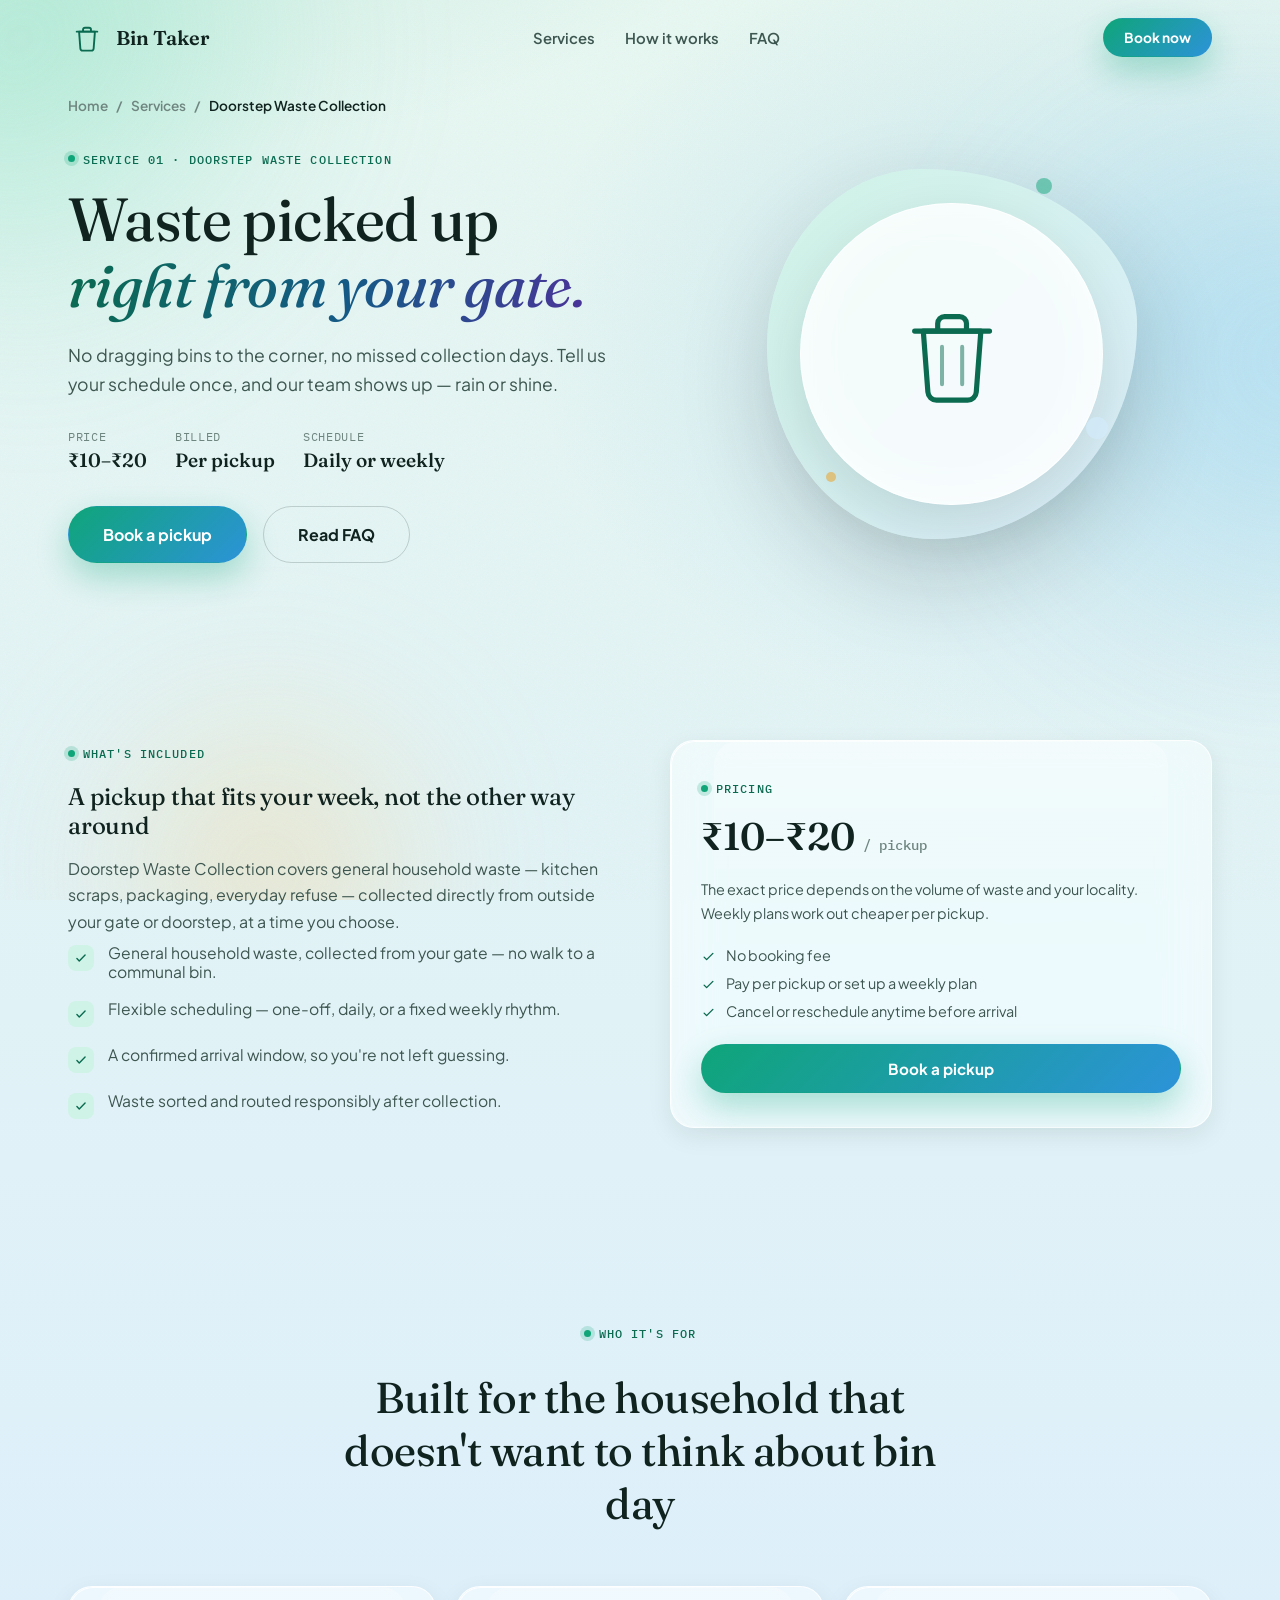
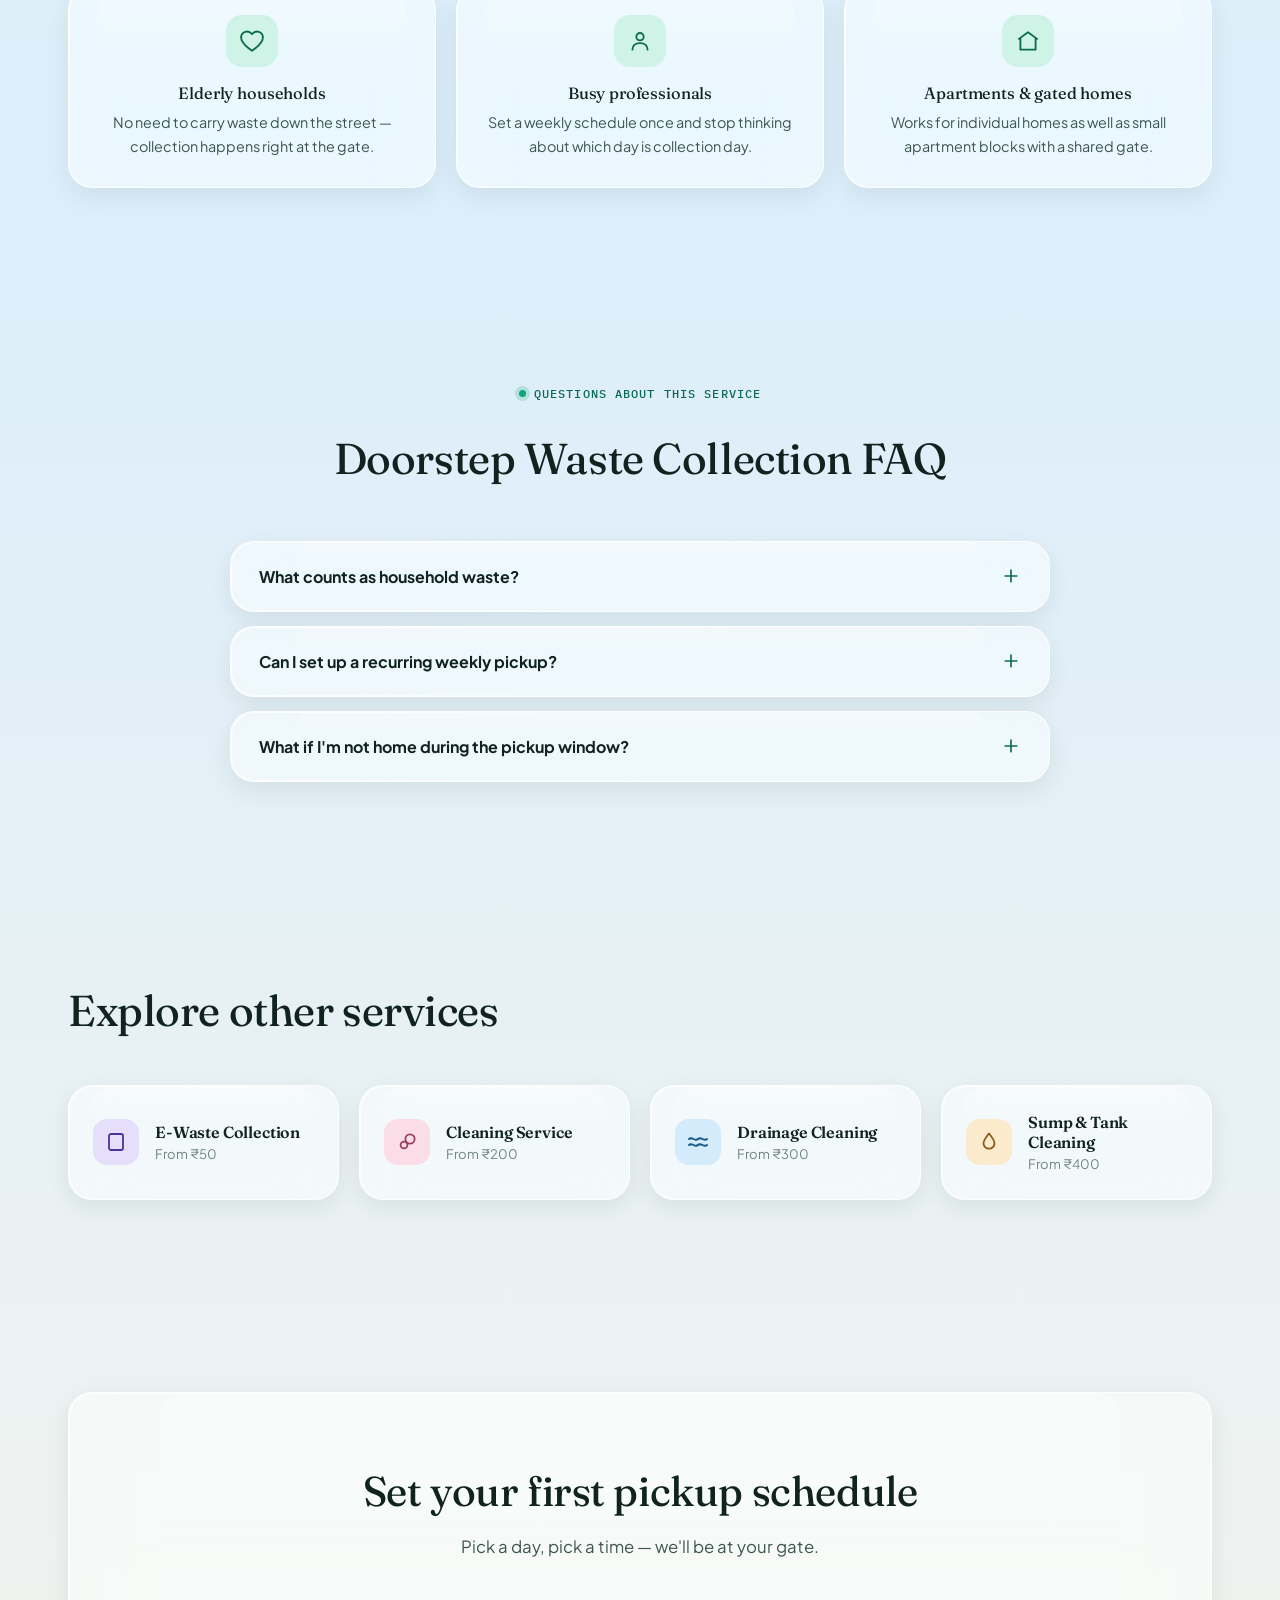
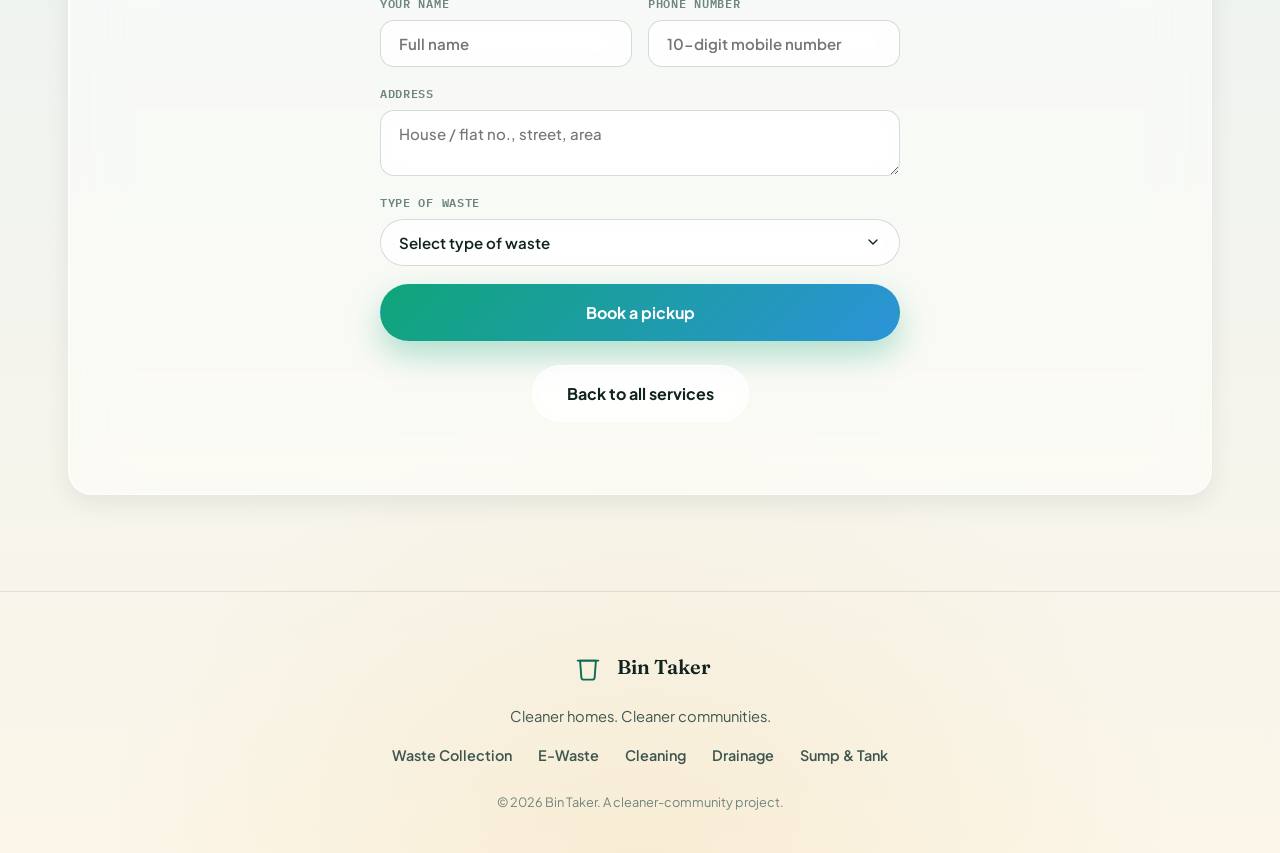
==== commit 54cab913: "Update waste-collection.html" ====
--- a/services/waste-collection.html
+++ b/services/waste-collection.html
@@ -206,14 +206,24 @@
             <label for="bookAddress">Address</label>
             <textarea id="bookAddress" name="address" rows="2" placeholder="House / flat no., street, area" required autocomplete="street-address"></textarea>
           </div>
+          <div class="book-form__field book-form__field--full" id="wasteTypeField">
+            <label for="wasteType">Type of waste</label>
+            <select id="wasteType" name="wasteType" required>
+              <option value="" disabled selected>Select type of waste</option>
+              <option value="wet">Wet waste</option>
+              <option value="dry">Dry waste</option>
+              <option value="e-waste">E-waste</option>
+              <option value="mixed">Mixed waste</option>
+            </select>
+          </div>
         </div>
         <button type="submit" class="btn btn--primary btn--lg btn--block">Book a pickup</button>
-        <p class="book-form__error" id="bookFormError" role="alert" hidden>Please add your name, a 10-digit phone number, and your address.</p>
+        <p class="book-form__error" id="bookFormError" role="alert" hidden>Please add your name, a 10-digit phone number, your address, and the type of waste.</p>
       </form>
       <div class="book-success" id="bookSuccess" hidden>
         <svg viewBox="0 0 24 24" fill="none" aria-hidden="true"><circle cx="12" cy="12" r="10" stroke="currentColor" stroke-width="1.6"/><path d="M8 12.5l2.5 2.5L16 9.5" stroke="currentColor" stroke-width="1.8" stroke-linecap="round" stroke-linejoin="round"/></svg>
         <h3>Thanks, <span id="bookSuccessName"></span>!</h3>
-        <p>We've noted your Doorstep Waste Collection request. Our team will call <span id="bookSuccessPhone"></span> shortly to confirm a pickup schedule.</p>
+        <p>We've noted your Doorstep Waste Collection request for <strong id="bookSuccessWaste"></strong>. Our team will call <span id="bookSuccessPhone"></span> shortly to confirm a pickup schedule.</p>
       </div>
       <div class="cta__actions" style="margin-top:24px;">
         <a href="../index.html#services" class="btn btn--ghost btn--lg">Back to all services</a>
